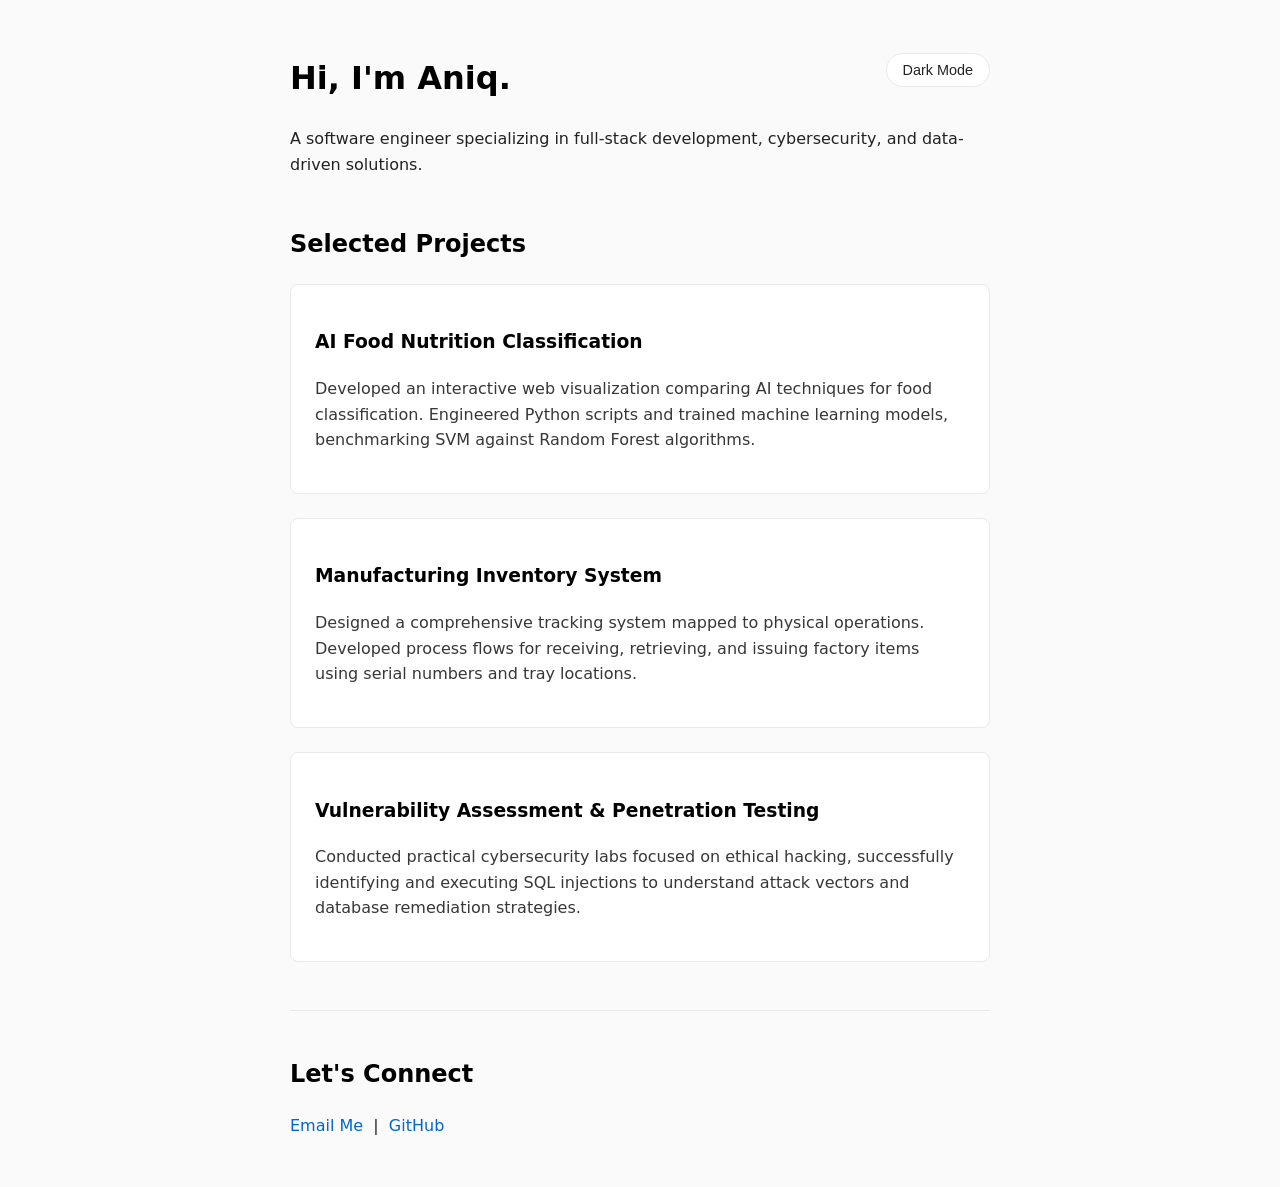
==== index.html @ 65b50b9d "replace dummy text + dark mode" ====
<!DOCTYPE html>
<html lang="en">
<head>
  <meta charset="UTF-8">
  <meta name="viewport" content="width=device-width, initial-scale=1.0">
  <title>Aniq | Portfolio</title>
  <style>
    /* CSS Variables for easy theme switching */
    :root {
      --bg-color: #fafafa;
      --text-color: #222;
      --heading-color: #000;
      --card-bg: #fff;
      --card-border: #eaeaea;
      --link-color: #0066cc;
      --shadow: rgba(0,0,0,0.05);
    }

    /* Dark Mode Colors */
    .dark-mode {
      --bg-color: #121212;
      --text-color: #e0e0e0;
      --heading-color: #ffffff;
      --card-bg: #1e1e1e;
      --card-border: #333;
      --link-color: #66b3ff;
      --shadow: rgba(255,255,255,0.05);
    }

    body { 
      font-family: system-ui, -apple-system, sans-serif; 
      line-height: 1.6; 
      max-width: 700px; 
      margin: 0 auto; 
      padding: 2rem; 
      color: var(--text-color); 
      background: var(--bg-color);
      transition: background-color 0.3s, color 0.3s;
    }
    
    h1, h2, h3 { color: var(--heading-color); }
    .hero { margin-bottom: 3rem; position: relative; }
    
    /* The Toggle Button */
    #theme-toggle {
      position: absolute;
      top: 0;
      right: 0;
      background: var(--card-bg);
      color: var(--text-color);
      border: 1px solid var(--card-border);
      padding: 0.5rem 1rem;
      border-radius: 20px;
      cursor: pointer;
      font-size: 0.9rem;
      transition: 0.2s;
    }
    #theme-toggle:hover {
      transform: scale(1.05);
    }

    .project { 
      margin-bottom: 1.5rem; 
      padding: 1.5rem; 
      background: var(--card-bg); 
      border: 1px solid var(--card-border); 
      border-radius: 8px; 
      transition: transform 0.2s ease, box-shadow 0.2s ease; 
    }
    .project:hover { 
      transform: translateY(-3px); 
      box-shadow: 0 10px 20px var(--shadow); 
    }
    .project p { margin-top: 0.5rem; color: var(--text-color); opacity: 0.9; }
    
    a { color: var(--link-color); text-decoration: none; font-weight: 500; }
    a:hover { text-decoration: underline; }
    
    .contact { margin-top: 3rem; padding-top: 1.5rem; border-top: 1px solid var(--card-border); }
  </style>
</head>
<body>
  
  <div class="hero">
    <button id="theme-toggle">Dark Mode</button>
    <h1>Hi, I'm Aniq.</h1>
    <p>A software engineer specializing in full-stack development, cybersecurity, and data-driven solutions.</p>
  </div>
  
  <h2>Selected Projects</h2>
  
  <div class="project">
    <h3>AI Food Nutrition Classification</h3>
    <p>Developed an interactive web visualization comparing AI techniques for food classification. Engineered Python scripts and trained machine learning models, benchmarking SVM against Random Forest algorithms.</p>
  </div>
  
  <div class="project">
    <h3>Manufacturing Inventory System</h3>
    <p>Designed a comprehensive tracking system mapped to physical operations. Developed process flows for receiving, retrieving, and issuing factory items using serial numbers and tray locations.</p>
  </div>
  
  <div class="project">
    <h3>Vulnerability Assessment & Penetration Testing</h3>
    <p>Conducted practical cybersecurity labs focused on ethical hacking, successfully identifying and executing SQL injections to understand attack vectors and database remediation strategies.</p>
  </div>

  <div class="contact">
    <h2>Let's Connect</h2>
    <p><a href="mailto:muhdaniq.salleh@email.com">Email Me</a> &nbsp;|&nbsp; <a href="https://github.com/aniqizudin">GitHub</a></p>
  </div>

  <script>
    const toggleBtn = document.getElementById('theme-toggle');
    const body = document.body;
    
    // Check if the user previously chose dark mode
    const currentTheme = localStorage.getItem('theme');
    if (currentTheme === 'dark') {
      body.classList.add('dark-mode');
      toggleBtn.textContent = 'Light Mode';
    }

    // Toggle functionality
    toggleBtn.addEventListener('click', () => {
      body.classList.toggle('dark-mode');
      if (body.classList.contains('dark-mode')) {
        localStorage.setItem('theme', 'dark');
        toggleBtn.textContent = 'Light Mode';
      } else {
        localStorage.setItem('theme', 'light');
        toggleBtn.textContent = 'Dark Mode';
      }
    });
  </script>
</body>
</html>
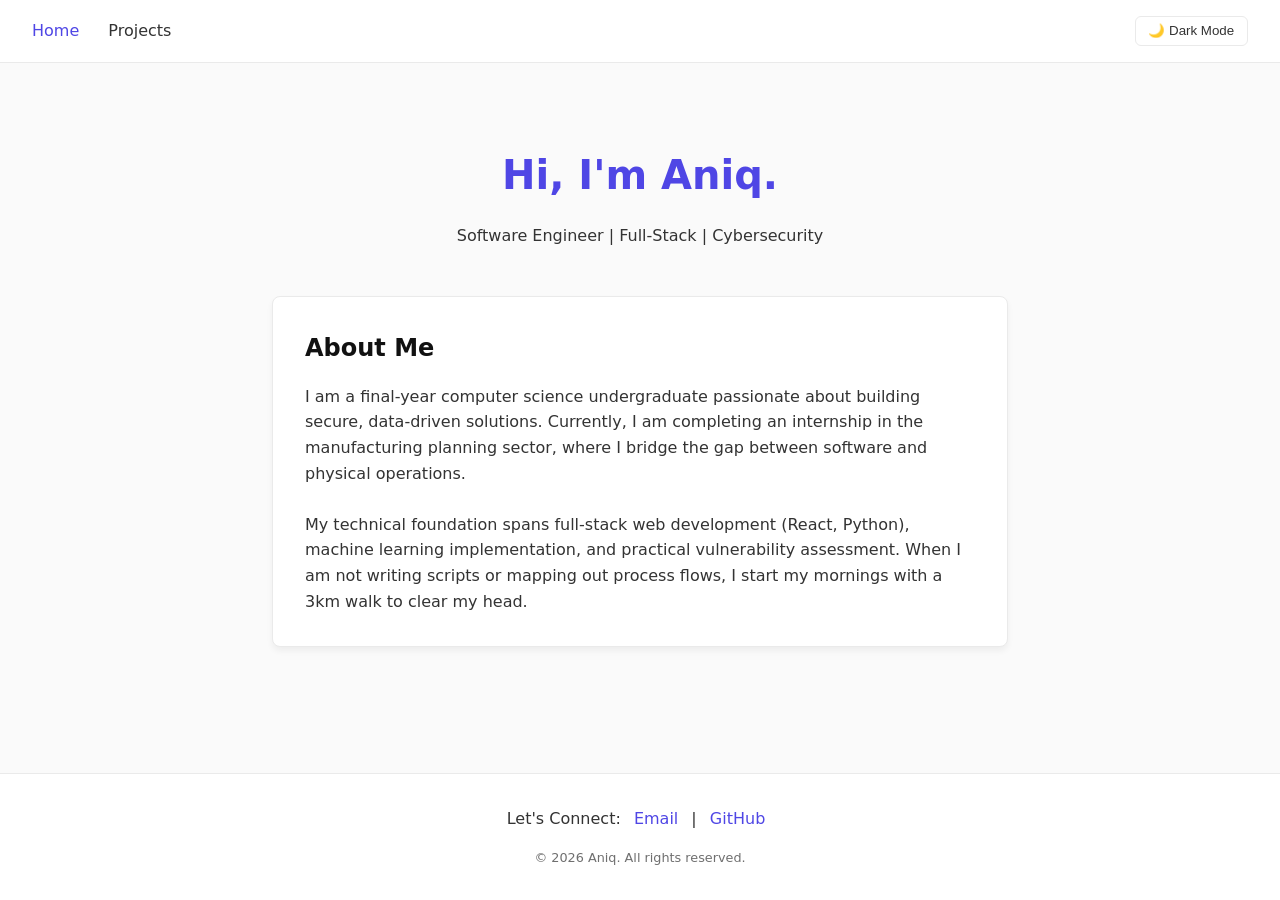
==== commit d4798017: "add header,footer" ====
--- a/index.html
+++ b/index.html
@@ -3,134 +3,38 @@
 <head>
   <meta charset="UTF-8">
   <meta name="viewport" content="width=device-width, initial-scale=1.0">
-  <title>Aniq | Portfolio</title>
-  <style>
-    /* CSS Variables for easy theme switching */
-    :root {
-      --bg-color: #fafafa;
-      --text-color: #222;
-      --heading-color: #000;
-      --card-bg: #fff;
-      --card-border: #eaeaea;
-      --link-color: #0066cc;
-      --shadow: rgba(0,0,0,0.05);
-    }
-
-    /* Dark Mode Colors */
-    .dark-mode {
-      --bg-color: #121212;
-      --text-color: #e0e0e0;
-      --heading-color: #ffffff;
-      --card-bg: #1e1e1e;
-      --card-border: #333;
-      --link-color: #66b3ff;
-      --shadow: rgba(255,255,255,0.05);
-    }
-
-    body { 
-      font-family: system-ui, -apple-system, sans-serif; 
-      line-height: 1.6; 
-      max-width: 700px; 
-      margin: 0 auto; 
-      padding: 2rem; 
-      color: var(--text-color); 
-      background: var(--bg-color);
-      transition: background-color 0.3s, color 0.3s;
-    }
-    
-    h1, h2, h3 { color: var(--heading-color); }
-    .hero { margin-bottom: 3rem; position: relative; }
-    
-    /* The Toggle Button */
-    #theme-toggle {
-      position: absolute;
-      top: 0;
-      right: 0;
-      background: var(--card-bg);
-      color: var(--text-color);
-      border: 1px solid var(--card-border);
-      padding: 0.5rem 1rem;
-      border-radius: 20px;
-      cursor: pointer;
-      font-size: 0.9rem;
-      transition: 0.2s;
-    }
-    #theme-toggle:hover {
-      transform: scale(1.05);
-    }
-
-    .project { 
-      margin-bottom: 1.5rem; 
-      padding: 1.5rem; 
-      background: var(--card-bg); 
-      border: 1px solid var(--card-border); 
-      border-radius: 8px; 
-      transition: transform 0.2s ease, box-shadow 0.2s ease; 
-    }
-    .project:hover { 
-      transform: translateY(-3px); 
-      box-shadow: 0 10px 20px var(--shadow); 
-    }
-    .project p { margin-top: 0.5rem; color: var(--text-color); opacity: 0.9; }
-    
-    a { color: var(--link-color); text-decoration: none; font-weight: 500; }
-    a:hover { text-decoration: underline; }
-    
-    .contact { margin-top: 3rem; padding-top: 1.5rem; border-top: 1px solid var(--card-border); }
-  </style>
+  <title>Aniq | Home</title>
+  <link rel="stylesheet" href="style.css">
 </head>
 <body>
-  
-  <div class="hero">
-    <button id="theme-toggle">Dark Mode</button>
-    <h1>Hi, I'm Aniq.</h1>
-    <p>A software engineer specializing in full-stack development, cybersecurity, and data-driven solutions.</p>
-  </div>
-  
-  <h2>Selected Projects</h2>
-  
-  <div class="project">
-    <h3>AI Food Nutrition Classification</h3>
-    <p>Developed an interactive web visualization comparing AI techniques for food classification. Engineered Python scripts and trained machine learning models, benchmarking SVM against Random Forest algorithms.</p>
-  </div>
-  
-  <div class="project">
-    <h3>Manufacturing Inventory System</h3>
-    <p>Designed a comprehensive tracking system mapped to physical operations. Developed process flows for receiving, retrieving, and issuing factory items using serial numbers and tray locations.</p>
-  </div>
-  
-  <div class="project">
-    <h3>Vulnerability Assessment & Penetration Testing</h3>
-    <p>Conducted practical cybersecurity labs focused on ethical hacking, successfully identifying and executing SQL injections to understand attack vectors and database remediation strategies.</p>
+
+  <header>
+    <nav>
+      <a href="index.html" class="active">Home</a>
+      <a href="projects.html">Projects</a>
+    </nav>
+    <button id="theme-toggle">🌙 Dark Mode</button>
+  </header>
+
+  <div class="container">
+    <div class="hero">
+      <h1>Hi, I'm Aniq.</h1>
+      <p>Software Engineer | Full-Stack | Cybersecurity</p>
+    </div>
+    
+    <div class="about-card">
+      <h2>About Me</h2>
+      <p>I am a final-year computer science undergraduate passionate about building secure, data-driven solutions. Currently, I am completing an internship in the manufacturing planning sector, where I bridge the gap between software and physical operations.</p>
+      <br>
+      <p>My technical foundation spans full-stack web development (React, Python), machine learning implementation, and practical vulnerability assessment. When I am not writing scripts or mapping out process flows, I start my mornings with a 3km walk to clear my head.</p>
+    </div>
   </div>
 
-  <div class="contact">
-    <h2>Let's Connect</h2>
-    <p><a href="mailto:muhdaniq.salleh@email.com">Email Me</a> &nbsp;|&nbsp; <a href="https://github.com/aniqizudin">GitHub</a></p>
-  </div>
+  <footer>
+    <p>Let's Connect: <a href="mailto:muhdaniq.salleh@email.com">Email</a> | <a href="https://github.com/aniqizudin">GitHub</a></p>
+    <p style="font-size: 0.8rem; margin-top: 1rem; opacity: 0.7;">© 2026 Aniq. All rights reserved.</p>
+  </footer>
 
-  <script>
-    const toggleBtn = document.getElementById('theme-toggle');
-    const body = document.body;
-    
-    // Check if the user previously chose dark mode
-    const currentTheme = localStorage.getItem('theme');
-    if (currentTheme === 'dark') {
-      body.classList.add('dark-mode');
-      toggleBtn.textContent = 'Light Mode';
-    }
-
-    // Toggle functionality
-    toggleBtn.addEventListener('click', () => {
-      body.classList.toggle('dark-mode');
-      if (body.classList.contains('dark-mode')) {
-        localStorage.setItem('theme', 'dark');
-        toggleBtn.textContent = 'Light Mode';
-      } else {
-        localStorage.setItem('theme', 'light');
-        toggleBtn.textContent = 'Dark Mode';
-      }
-    });
-  </script>
+  <script src="script.js"></script>
 </body>
 </html>
--- a/style.css
+++ b/style.css
@@ -0,0 +1,70 @@
+:root {
+  --bg-color: #fafafa;
+  --text-color: #333;
+  --heading-color: #111;
+  --card-bg: #fff;
+  --card-border: #eaeaea;
+  --accent-color: #4f46e5; /* Modern Indigo Accent */
+  --header-bg: #ffffff;
+  --shadow: rgba(0,0,0,0.05);
+}
+
+.dark-mode {
+  --bg-color: #121212;
+  --text-color: #a0aec0;
+  --heading-color: #f7fafc;
+  --card-bg: #1e1e1e;
+  --card-border: #2d3748;
+  --accent-color: #818cf8;
+  --header-bg: #1a202c;
+  --shadow: rgba(0,0,0,0.2);
+}
+
+* { margin: 0; padding: 0; box-sizing: border-box; }
+
+body { 
+  font-family: system-ui, -apple-system, sans-serif; 
+  line-height: 1.6; 
+  color: var(--text-color); 
+  background: var(--bg-color);
+  transition: 0.3s;
+  display: flex;
+  flex-direction: column;
+  min-height: 100vh;
+}
+
+.container { max-width: 800px; margin: 0 auto; padding: 2rem; flex: 1; width: 100%; }
+
+h1, h2, h3 { color: var(--heading-color); margin-bottom: 1rem; }
+
+/* Header & Nav */
+header {
+  background: var(--header-bg);
+  border-bottom: 1px solid var(--card-border);
+  padding: 1rem 2rem;
+  display: flex;
+  justify-content: space-between;
+  align-items: center;
+}
+nav a { color: var(--text-color); text-decoration: none; margin-right: 1.5rem; font-weight: 500; }
+nav a:hover, nav a.active { color: var(--accent-color); }
+
+#theme-toggle {
+  background: var(--card-bg); color: var(--text-color); border: 1px solid var(--card-border);
+  padding: 0.4rem 0.8rem; border-radius: 6px; cursor: pointer;
+}
+
+/* Content */
+.hero { text-align: center; margin: 3rem 0; }
+.hero h1 { font-size: 2.5rem; color: var(--accent-color); }
+.about-card { background: var(--card-bg); padding: 2rem; border-radius: 8px; border: 1px solid var(--card-border); box-shadow: 0 4px 6px var(--shadow); }
+
+.project { 
+  margin-bottom: 1.5rem; padding: 1.5rem; background: var(--card-bg); 
+  border: 1px solid var(--card-border); border-radius: 8px; transition: 0.2s; 
+}
+.project:hover { transform: translateY(-3px); border-color: var(--accent-color); box-shadow: 0 10px 20px var(--shadow); }
+
+/* Footer */
+footer { text-align: center; padding: 2rem; border-top: 1px solid var(--card-border); background: var(--header-bg); margin-top: auto; }
+footer a { color: var(--accent-color); text-decoration: none; margin: 0 0.5rem; }
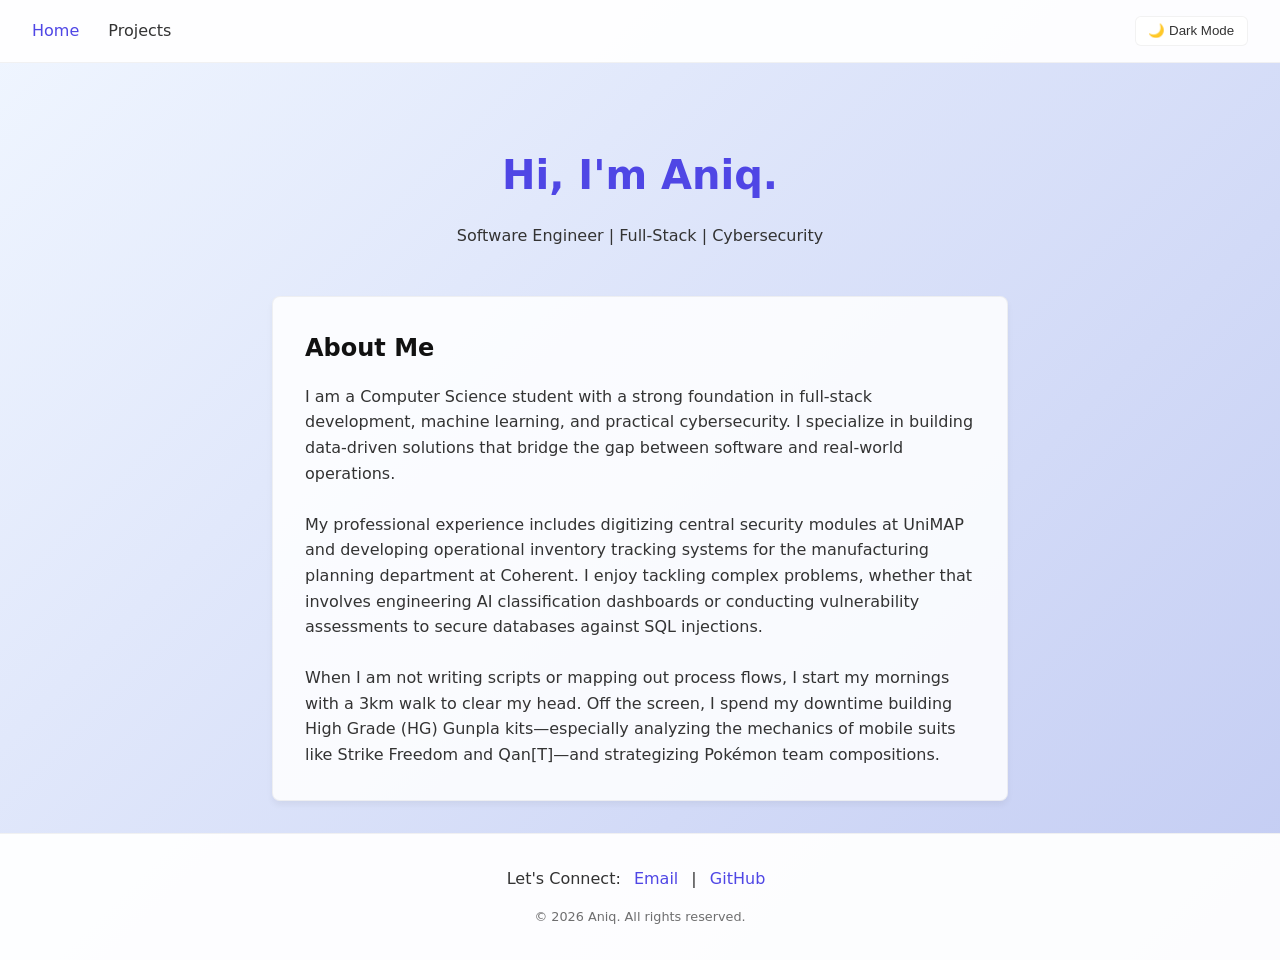
==== commit 47677b59: "s" ====
--- a/index.html
+++ b/index.html
@@ -11,7 +11,7 @@
   <header>
     <nav>
       <a href="index.html" class="active">Home</a>
-      <a href="projects.html">Projects</a>
+      <a href="project.html">Projects</a>
     </nav>
     <button id="theme-toggle">🌙 Dark Mode</button>
   </header>
@@ -24,9 +24,11 @@
     
     <div class="about-card">
       <h2>About Me</h2>
-      <p>I am a final-year computer science undergraduate passionate about building secure, data-driven solutions. Currently, I am completing an internship in the manufacturing planning sector, where I bridge the gap between software and physical operations.</p>
+      <p>I am a Computer Science student with a strong foundation in full-stack development, machine learning, and practical cybersecurity. I specialize in building data-driven solutions that bridge the gap between software and real-world operations.</p>
       <br>
-      <p>My technical foundation spans full-stack web development (React, Python), machine learning implementation, and practical vulnerability assessment. When I am not writing scripts or mapping out process flows, I start my mornings with a 3km walk to clear my head.</p>
+      <p>My professional experience includes digitizing central security modules at UniMAP and developing operational inventory tracking systems for the manufacturing planning department at Coherent. I enjoy tackling complex problems, whether that involves engineering AI classification dashboards or conducting vulnerability assessments to secure databases against SQL injections.</p>
+      <br>
+      <p>When I am not writing scripts or mapping out process flows, I start my mornings with a 3km walk to clear my head. Off the screen, I spend my downtime building High Grade (HG) Gunpla kits—especially analyzing the mechanics of mobile suits like Strike Freedom and Qan[T]—and strategizing Pokémon team compositions.</p>
     </div>
   </div>
 
--- a/style.css
+++ b/style.css
@@ -1,23 +1,31 @@
 :root {
-  --bg-color: #fafafa;
+  /* Stronger blue and indigo gradient for light mode */
+  --bg-gradient: linear-gradient(-45deg, #f0f6ff, #8ebdf5, #b4beef, #f0f6ff);
   --text-color: #333;
   --heading-color: #111;
-  --card-bg: #fff;
-  --card-border: #eaeaea;
-  --accent-color: #4f46e5; /* Modern Indigo Accent */
-  --header-bg: #ffffff;
+  --card-bg: rgba(255, 255, 255, 0.85); /* Keeps the cards clean and white */
+  --card-border: rgba(0,0,0,0.05);
+  --accent-color: #4f46e5; 
+  --header-bg: rgba(255, 255, 255, 0.95);
   --shadow: rgba(0,0,0,0.05);
 }
 
 .dark-mode {
-  --bg-color: #121212;
+  /* Deep, rich gradient for dark mode */
+  --bg-gradient: linear-gradient(-45deg, #121212, #1e1b4b, #312e81, #121212);
   --text-color: #a0aec0;
   --heading-color: #f7fafc;
-  --card-bg: #1e1e1e;
-  --card-border: #2d3748;
+  --card-bg: rgba(30, 30, 30, 0.85);
+  --card-border: rgba(255,255,255,0.05);
   --accent-color: #818cf8;
-  --header-bg: #1a202c;
+  --header-bg: rgba(26, 32, 44, 0.95);
   --shadow: rgba(0,0,0,0.2);
+}
+
+@keyframes gradientBG {
+  0% { background-position: 0% 50%; }
+  50% { background-position: 100% 50%; }
+  100% { background-position: 0% 50%; }
 }
 
 * { margin: 0; padding: 0; box-sizing: border-box; }
@@ -26,8 +34,13 @@
   font-family: system-ui, -apple-system, sans-serif; 
   line-height: 1.6; 
   color: var(--text-color); 
-  background: var(--bg-color);
-  transition: 0.3s;
+  
+/* The Animation Magic */
+  background-image: var(--bg-gradient);
+  background-size: 400% 400%;
+  animation: gradientBG 10s ease infinite;
+  
+  transition: color 0.3s; /* Removed background transition so the animation runs smoothly */
   display: flex;
   flex-direction: column;
   min-height: 100vh;
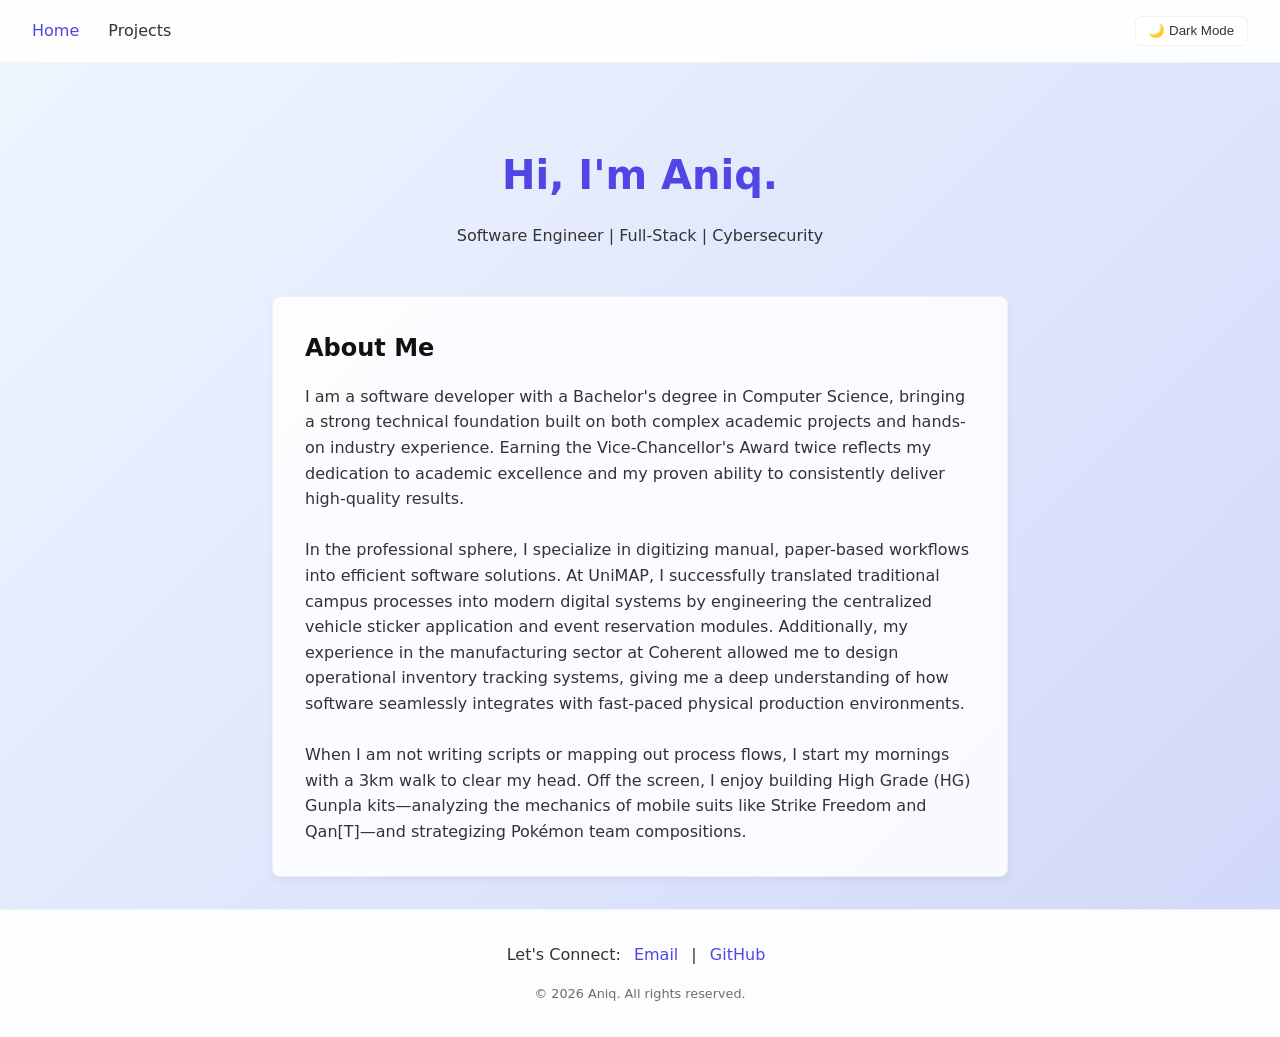
==== commit e1182e78: "about me/style" ====
--- a/index.html
+++ b/index.html
@@ -24,11 +24,11 @@
     
     <div class="about-card">
       <h2>About Me</h2>
-      <p>I am a Computer Science student with a strong foundation in full-stack development, machine learning, and practical cybersecurity. I specialize in building data-driven solutions that bridge the gap between software and real-world operations.</p>
+      <p>I am a software developer with a Bachelor's degree in Computer Science, bringing a strong technical foundation built on both complex academic projects and hands-on industry experience. Earning the Vice-Chancellor's Award twice reflects my dedication to academic excellence and my proven ability to consistently deliver high-quality results.</p>
       <br>
-      <p>My professional experience includes digitizing central security modules at UniMAP and developing operational inventory tracking systems for the manufacturing planning department at Coherent. I enjoy tackling complex problems, whether that involves engineering AI classification dashboards or conducting vulnerability assessments to secure databases against SQL injections.</p>
+      <p>In the professional sphere, I specialize in digitizing manual, paper-based workflows into efficient software solutions. At UniMAP, I successfully translated traditional campus processes into modern digital systems by engineering the centralized vehicle sticker application and event reservation modules. Additionally, my experience in the manufacturing sector at Coherent allowed me to design operational inventory tracking systems, giving me a deep understanding of how software seamlessly integrates with fast-paced physical production environments.</p>
       <br>
-      <p>When I am not writing scripts or mapping out process flows, I start my mornings with a 3km walk to clear my head. Off the screen, I spend my downtime building High Grade (HG) Gunpla kits—especially analyzing the mechanics of mobile suits like Strike Freedom and Qan[T]—and strategizing Pokémon team compositions.</p>
+      <p>When I am not writing scripts or mapping out process flows, I start my mornings with a 3km walk to clear my head. Off the screen, I enjoy building High Grade (HG) Gunpla kits—analyzing the mechanics of mobile suits like Strike Freedom and Qan[T]—and strategizing Pokémon team compositions.</p>
     </div>
   </div>
 
--- a/style.css
+++ b/style.css
@@ -1,6 +1,6 @@
 :root {
   /* Stronger blue and indigo gradient for light mode */
-  --bg-gradient: linear-gradient(-45deg, #f0f6ff, #8ebdf5, #b4beef, #f0f6ff);
+  --bg-gradient: linear-gradient(-45deg, #f0f6ff, #c0d7f2, #c5cdf6, #f0f6ff);
   --text-color: #333;
   --heading-color: #111;
   --card-bg: rgba(255, 255, 255, 0.85); /* Keeps the cards clean and white */
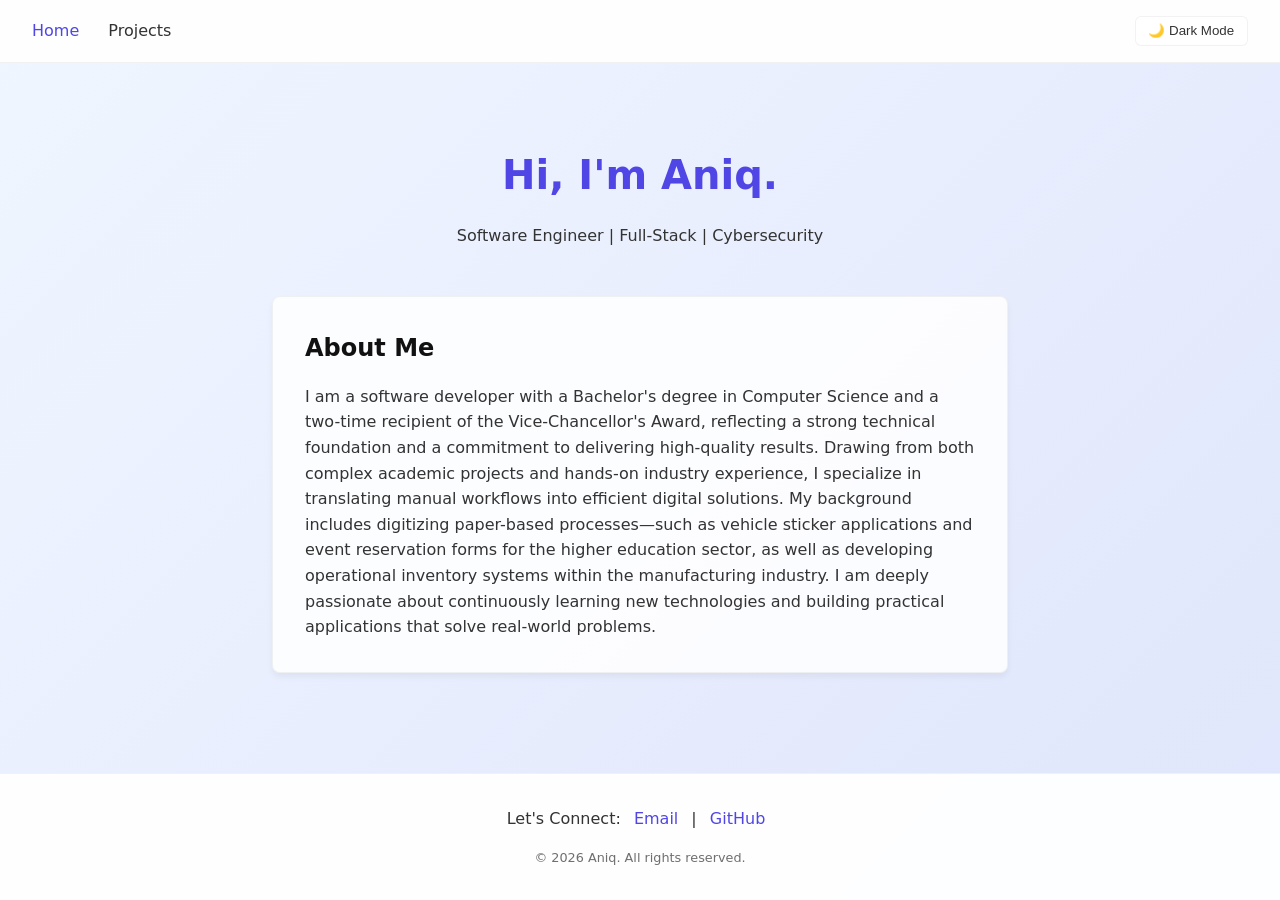
==== commit 800dedfb: "aboutme" ====
--- a/index.html
+++ b/index.html
@@ -24,11 +24,7 @@
     
     <div class="about-card">
       <h2>About Me</h2>
-      <p>I am a software developer with a Bachelor's degree in Computer Science, bringing a strong technical foundation built on both complex academic projects and hands-on industry experience. Earning the Vice-Chancellor's Award twice reflects my dedication to academic excellence and my proven ability to consistently deliver high-quality results.</p>
-      <br>
-      <p>In the professional sphere, I specialize in digitizing manual, paper-based workflows into efficient software solutions. At UniMAP, I successfully translated traditional campus processes into modern digital systems by engineering the centralized vehicle sticker application and event reservation modules. Additionally, my experience in the manufacturing sector at Coherent allowed me to design operational inventory tracking systems, giving me a deep understanding of how software seamlessly integrates with fast-paced physical production environments.</p>
-      <br>
-      <p>When I am not writing scripts or mapping out process flows, I start my mornings with a 3km walk to clear my head. Off the screen, I enjoy building High Grade (HG) Gunpla kits—analyzing the mechanics of mobile suits like Strike Freedom and Qan[T]—and strategizing Pokémon team compositions.</p>
+      <p>I am a software developer with a Bachelor's degree in Computer Science and a two-time recipient of the Vice-Chancellor's Award, reflecting a strong technical foundation and a commitment to delivering high-quality results. Drawing from both complex academic projects and hands-on industry experience, I specialize in translating manual workflows into efficient digital solutions. My background includes digitizing paper-based processes—such as vehicle sticker applications and event reservation forms for the higher education sector, as well as developing operational inventory systems within the manufacturing industry. I am deeply passionate about continuously learning new technologies and building practical applications that solve real-world problems.</p>
     </div>
   </div>
 
--- a/style.css
+++ b/style.css
@@ -1,6 +1,6 @@
 :root {
   /* Stronger blue and indigo gradient for light mode */
-  --bg-gradient: linear-gradient(-45deg, #f0f6ff, #c0d7f2, #c5cdf6, #f0f6ff);
+  --bg-gradient: linear-gradient(-45deg, #f0f6ff, #90bff9, #dae0fa, #f0f6ff);
   --text-color: #333;
   --heading-color: #111;
   --card-bg: rgba(255, 255, 255, 0.85); /* Keeps the cards clean and white */
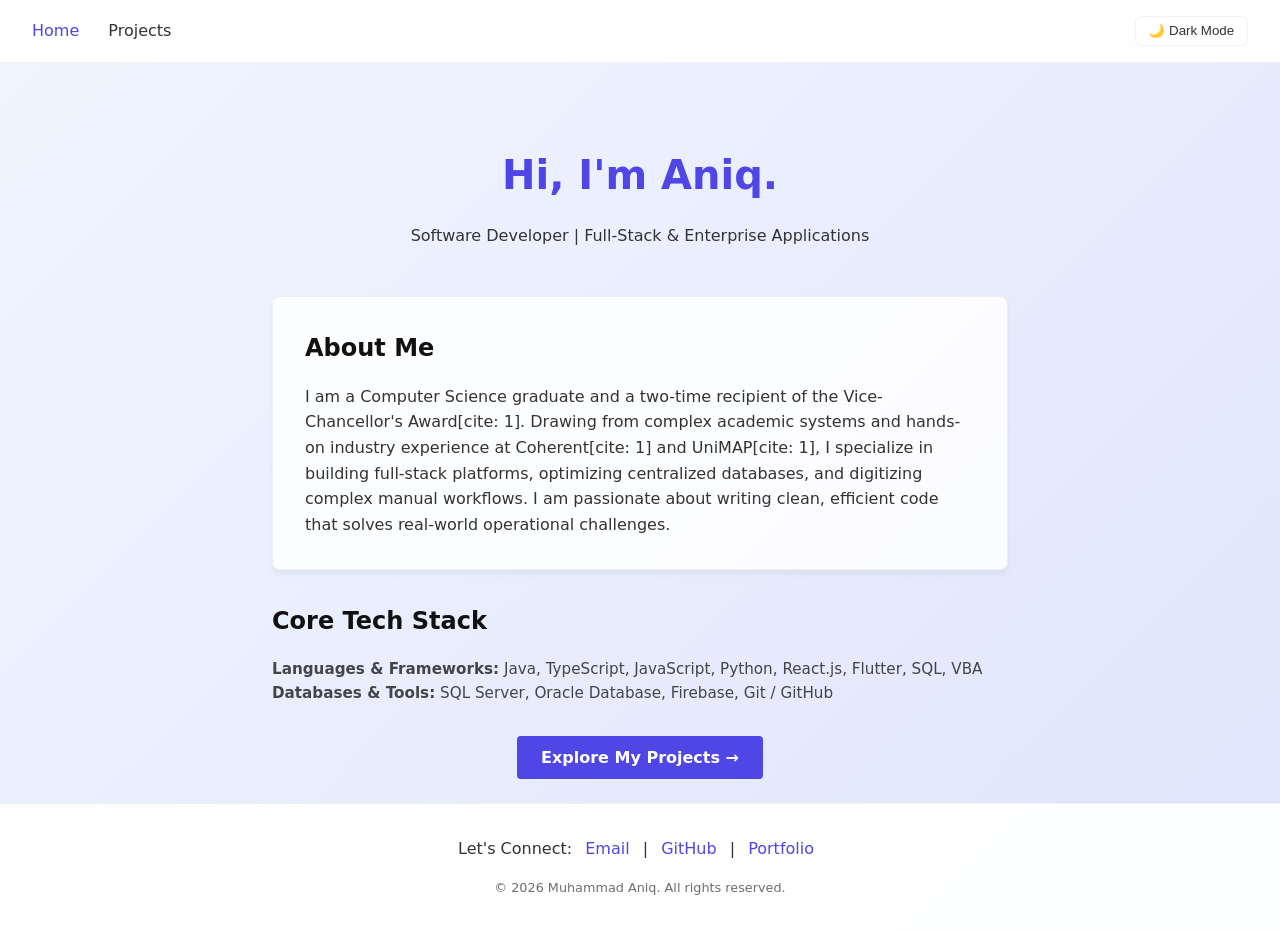
==== commit 1d5ab395: "add content" ====
--- a/index.html
+++ b/index.html
@@ -3,7 +3,7 @@
 <head>
   <meta charset="UTF-8">
   <meta name="viewport" content="width=device-width, initial-scale=1.0">
-  <title>Aniq | Home</title>
+  <title>Muhammad Aniq | Software Developer</title>
   <link rel="stylesheet" href="style.css">
 </head>
 <body>
@@ -19,18 +19,30 @@
   <div class="container">
     <div class="hero">
       <h1>Hi, I'm Aniq.</h1>
-      <p>Software Engineer | Full-Stack | Cybersecurity</p>
+      <p>Software Developer | Full-Stack & Enterprise Applications</p>
     </div>
     
     <div class="about-card">
       <h2>About Me</h2>
-      <p>I am a software developer with a Bachelor's degree in Computer Science and a two-time recipient of the Vice-Chancellor's Award, reflecting a strong technical foundation and a commitment to delivering high-quality results. Drawing from both complex academic projects and hands-on industry experience, I specialize in translating manual workflows into efficient digital solutions. My background includes digitizing paper-based processes—such as vehicle sticker applications and event reservation forms for the higher education sector, as well as developing operational inventory systems within the manufacturing industry. I am deeply passionate about continuously learning new technologies and building practical applications that solve real-world problems.</p>
+      <p>I am a Computer Science graduate and a two-time recipient of the Vice-Chancellor's Award[cite: 1]. Drawing from complex academic systems and hands-on industry experience at Coherent[cite: 1] and UniMAP[cite: 1], I specialize in building full-stack platforms, optimizing centralized databases, and digitizing complex manual workflows. I am passionate about writing clean, efficient code that solves real-world operational challenges.</p>
+    </div>
+
+    <!-- Quick Tech Stack Teaser -->
+    <div class="skills-teaser" style="margin-top: 2rem;">
+      <h2>Core Tech Stack</h2>
+      <p style="font-size: 0.95rem; opacity: 0.9;"><strong>Languages & Frameworks:</strong> Java, TypeScript, JavaScript, Python, React.js, Flutter, SQL, VBA</p>
+      <p style="font-size: 0.95rem; opacity: 0.9;"><strong>Databases & Tools:</strong> SQL Server, Oracle Database, Firebase, Git / GitHub</p>
+    </div>
+
+    <!-- Call to Action -->
+    <div class="cta-section" style="margin-top: 2.5rem; text-align: center;">
+      <a href="project.html" class="btn" style="padding: 0.75rem 1.5rem; background: var(--accent-color, #0066cc); color: white; text-decoration: none; border-radius: 4px; font-weight: bold;">Explore My Projects &rarr;</a>
     </div>
   </div>
 
   <footer>
-    <p>Let's Connect: <a href="mailto:muhdaniq.salleh@email.com">Email</a> | <a href="https://github.com/aniqizudin">GitHub</a></p>
-    <p style="font-size: 0.8rem; margin-top: 1rem; opacity: 0.7;">© 2026 Aniq. All rights reserved.</p>
+    <p>Let's Connect: <a href="mailto:muhdaniq.salleh@gmail.com">Email</a> | <a href="https://github.com/aniqizudin" target="_blank">GitHub</a> | <a href="https://aniqizudin.github.io/portfolio/" target="_blank">Portfolio</a></p>
+    <p style="font-size: 0.8rem; margin-top: 1rem; opacity: 0.7;">© 2026 Muhammad Aniq. All rights reserved.</p>
   </footer>
 
   <script src="script.js"></script>
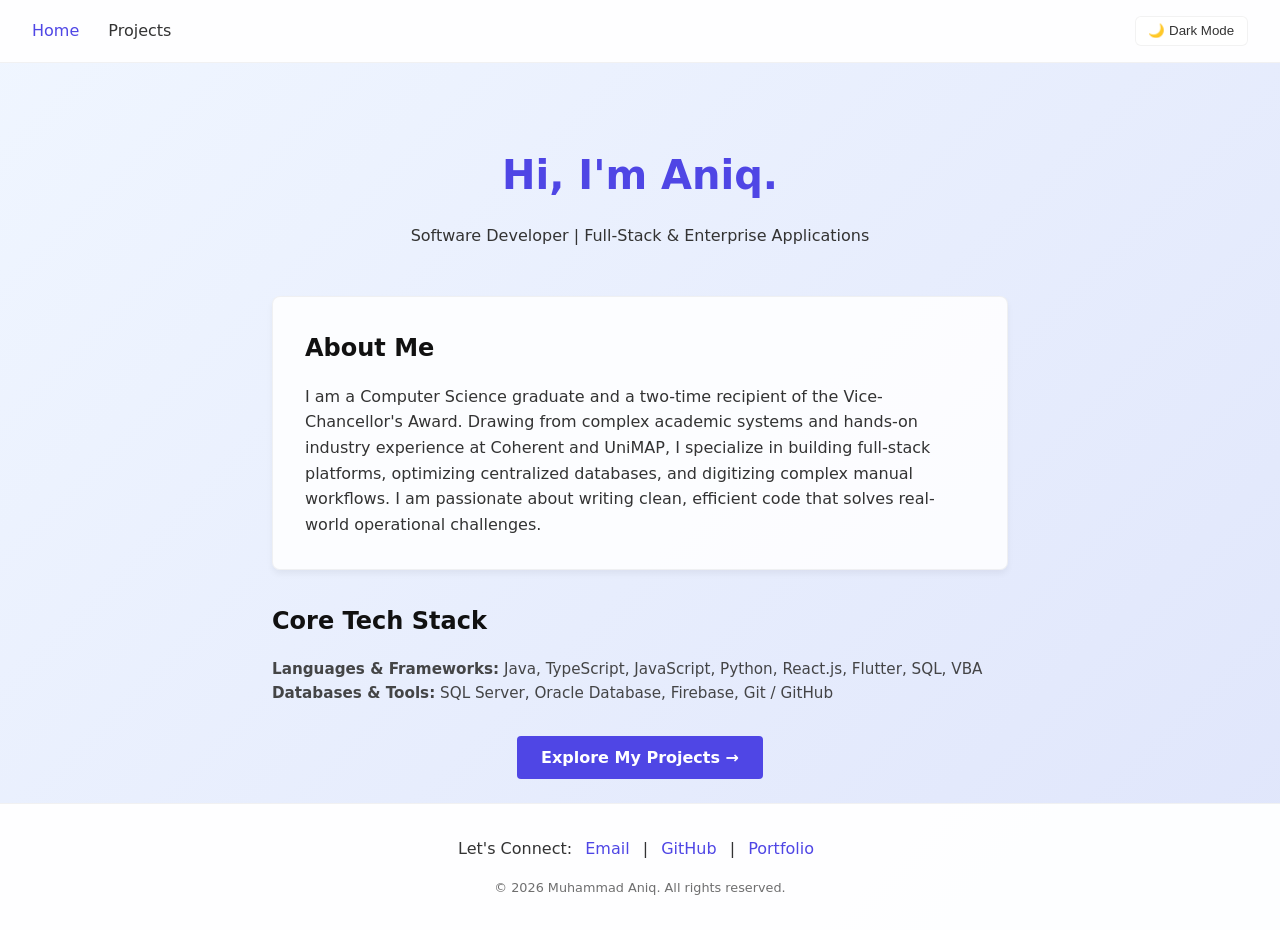
==== commit 78c49423: "remove ai bits" ====
--- a/index.html
+++ b/index.html
@@ -24,7 +24,7 @@
     
     <div class="about-card">
       <h2>About Me</h2>
-      <p>I am a Computer Science graduate and a two-time recipient of the Vice-Chancellor's Award[cite: 1]. Drawing from complex academic systems and hands-on industry experience at Coherent[cite: 1] and UniMAP[cite: 1], I specialize in building full-stack platforms, optimizing centralized databases, and digitizing complex manual workflows. I am passionate about writing clean, efficient code that solves real-world operational challenges.</p>
+      <p>I am a Computer Science graduate and a two-time recipient of the Vice-Chancellor's Award. Drawing from complex academic systems and hands-on industry experience at Coherent and UniMAP, I specialize in building full-stack platforms, optimizing centralized databases, and digitizing complex manual workflows. I am passionate about writing clean, efficient code that solves real-world operational challenges.</p>
     </div>
 
     <!-- Quick Tech Stack Teaser -->
